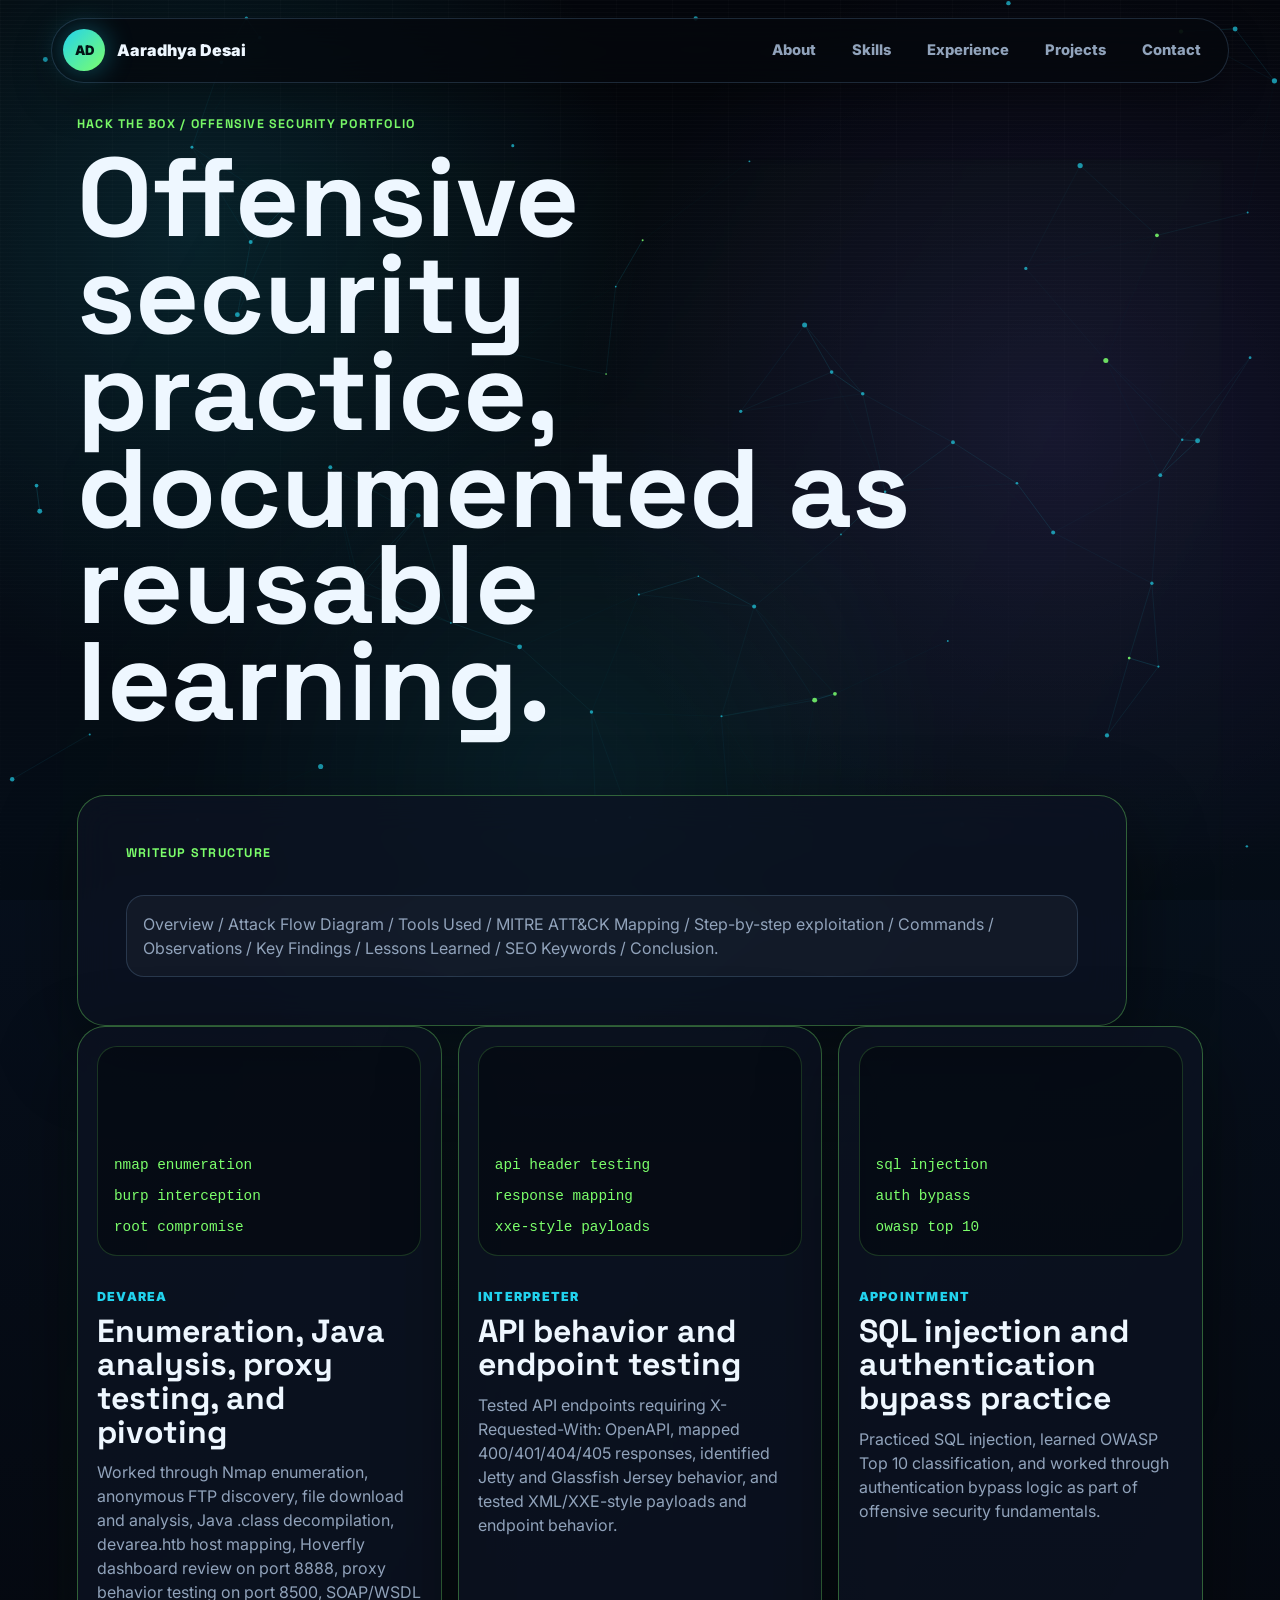
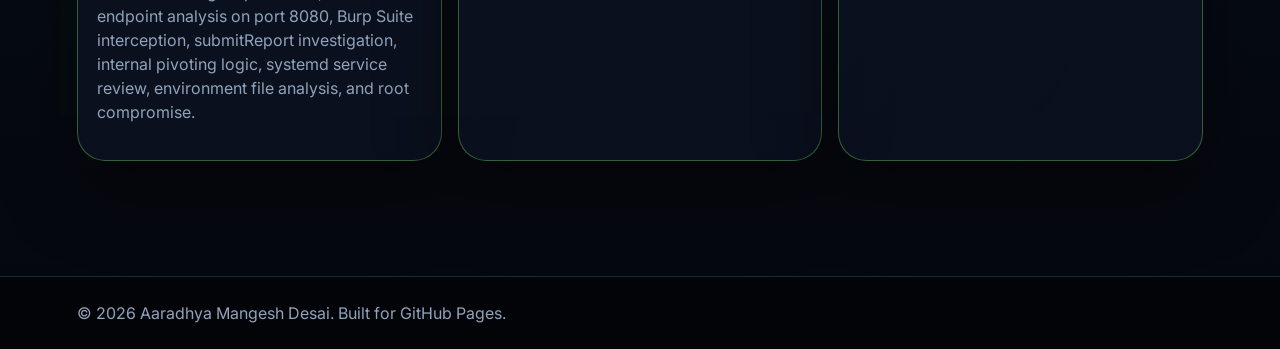
==== htb.html @ e7e1dde9 "Add files via upload Adding all files" ====
<!DOCTYPE html>
<html lang="en">
<head>
  <meta charset="UTF-8"><meta name="viewport" content="width=device-width, initial-scale=1.0">
  <meta name="description" content="Hack The Box and offensive security portfolio for Aaradhya Mangesh Desai, including DevArea, Interpreter, and Appointment.">
  <title>Hack The Box | Aaradhya Mangesh Desai</title>
  <link rel="preconnect" href="https://fonts.googleapis.com"><link rel="preconnect" href="https://fonts.gstatic.com" crossorigin>
  <link href="https://fonts.googleapis.com/css2?family=Inter:wght@400;500;600;700;800;900&family=Space+Grotesk:wght@500;600;700&display=swap" rel="stylesheet"><link rel="stylesheet" href="styles.css">
</head>
<body>
  <canvas id="threatCanvas" aria-hidden="true"></canvas><div class="scanline" aria-hidden="true"></div>
  <header class="site-header"><a class="brand" href="index.html"><span class="brand-mark">AD</span><span>Aaradhya Desai</span></a><button class="nav-toggle" type="button" aria-label="Open navigation" aria-expanded="false"><span></span><span></span></button><nav class="site-nav" aria-label="Main navigation"><a href="about.html">About</a><a href="skills.html">Skills</a><a href="experience.html">Experience</a><a href="projects.html">Projects</a><a href="contact.html">Contact</a></nav></header>
  <main>
    <section class="section projects-section scroll-scene page-start" data-scene="htb">
      <div class="section-heading reveal"><p class="eyebrow">Hack The Box / Offensive Security Portfolio</p><h1>Offensive security practice, documented as reusable learning.</h1></div>
      <div class="credential-panel reveal">
        <p class="eyebrow">Writeup structure</p>
        <div class="credential-list">
          <p>Overview / Attack Flow Diagram / Tools Used / MITRE ATT&CK Mapping / Step-by-step exploitation / Commands / Observations / Key Findings / Lessons Learned / SEO Keywords / Conclusion.</p>
        </div>
      </div>
      <div class="project-grid">
        <article class="project-card reveal"><div class="project-terminal"><span>nmap enumeration</span><span>burp interception</span><span>root compromise</span></div><p class="project-type">DevArea</p><h3>Enumeration, Java analysis, proxy testing, and pivoting</h3><p>Worked through Nmap enumeration, anonymous FTP discovery, file download and analysis, Java .class decompilation, devarea.htb host mapping, Hoverfly dashboard review on port 8888, proxy behavior testing on port 8500, SOAP/WSDL endpoint analysis on port 8080, Burp Suite interception, submitReport investigation, internal pivoting logic, systemd service review, environment file analysis, and root compromise.</p></article>
        <article class="project-card reveal"><div class="project-terminal"><span>api header testing</span><span>response mapping</span><span>xxe-style payloads</span></div><p class="project-type">Interpreter</p><h3>API behavior and endpoint testing</h3><p>Tested API endpoints requiring X-Requested-With: OpenAPI, mapped 400/401/404/405 responses, identified Jetty and Glassfish Jersey behavior, and tested XML/XXE-style payloads and endpoint behavior.</p></article>
        <article class="project-card reveal"><div class="project-terminal"><span>sql injection</span><span>auth bypass</span><span>owasp top 10</span></div><p class="project-type">Appointment</p><h3>SQL injection and authentication bypass practice</h3><p>Practiced SQL injection, learned OWASP Top 10 classification, and worked through authentication bypass logic as part of offensive security fundamentals.</p></article>
      </div>
    </section>
  </main>
  <footer class="site-footer"><p>&copy; <span id="year"></span> Aaradhya Mangesh Desai. Built for GitHub Pages.</p></footer><script src="script.js"></script>
</body>
</html>
---- styles.css ----
:root {
  --bg: #05070d;
  --bg-soft: #0a1020;
  --panel: rgba(12, 19, 34, 0.78);
  --panel-strong: rgba(14, 24, 45, 0.94);
  --text: #eef7ff;
  --muted: #91a3bb;
  --line: rgba(147, 197, 253, 0.18);
  --cyan: #22d3ee;
  --green: #7cff6b;
  --violet: #8b5cf6;
  --amber: #fbbf24;
  --danger: #fb7185;
  --shadow: 0 28px 80px rgba(0, 0, 0, 0.42);
}

* {
  box-sizing: border-box;
}

html {
  scroll-behavior: smooth;
}

body {
  min-width: 320px;
  margin: 0;
  overflow-x: hidden;
  color: var(--text);
  background:
    radial-gradient(circle at 15% 12%, rgba(34, 211, 238, 0.18), transparent 28rem),
    radial-gradient(circle at 82% 22%, rgba(139, 92, 246, 0.18), transparent 30rem),
    linear-gradient(180deg, #05070d 0%, #07101d 42%, #05070d 100%);
  font-family: "Inter", Arial, sans-serif;
  line-height: 1.5;
}

body::selection {
  color: #04100f;
  background: var(--green);
}

a {
  color: inherit;
}

#threatCanvas {
  position: fixed;
  inset: 0;
  z-index: -3;
  width: 100%;
  height: 100%;
}

.scanline {
  position: fixed;
  inset: 0;
  z-index: -1;
  pointer-events: none;
  background:
    linear-gradient(rgba(255, 255, 255, 0.025) 1px, transparent 1px),
    linear-gradient(90deg, rgba(255, 255, 255, 0.02) 1px, transparent 1px);
  background-size: 100% 4px, 56px 56px;
  mask-image: linear-gradient(180deg, rgba(0, 0, 0, 0.8), rgba(0, 0, 0, 0.22));
}

.site-header {
  position: fixed;
  top: 18px;
  right: 4vw;
  left: 4vw;
  z-index: 20;
  display: flex;
  align-items: center;
  justify-content: space-between;
  min-height: 64px;
  padding: 0.55rem 0.7rem;
  background: rgba(5, 7, 13, 0.74);
  border: 1px solid var(--line);
  border-radius: 999px;
  box-shadow: 0 16px 40px rgba(0, 0, 0, 0.32);
  backdrop-filter: blur(18px);
}

.brand {
  display: inline-flex;
  align-items: center;
  gap: 0.75rem;
  color: var(--text);
  font-weight: 900;
  text-decoration: none;
}

.brand-mark {
  display: inline-grid;
  width: 42px;
  height: 42px;
  place-items: center;
  color: #021315;
  background: linear-gradient(135deg, var(--cyan), var(--green));
  border-radius: 50%;
  font-size: 0.82rem;
  box-shadow: 0 0 28px rgba(34, 211, 238, 0.38);
}

.site-nav {
  display: flex;
  gap: 0.25rem;
}

.site-nav a {
  padding: 0.72rem 1rem;
  border-radius: 999px;
  color: var(--muted);
  font-size: 0.92rem;
  font-weight: 800;
  text-decoration: none;
}

.site-nav a:hover {
  color: var(--bg);
  background: var(--green);
}

.nav-toggle {
  display: none;
  width: 46px;
  height: 46px;
  padding: 0;
  background: rgba(255, 255, 255, 0.06);
  border: 1px solid var(--line);
  border-radius: 50%;
}

.nav-toggle span {
  display: block;
  width: 18px;
  height: 2px;
  margin: 4px auto;
  background: var(--text);
}

.hero,
.section {
  position: relative;
  padding-right: 6vw;
  padding-left: 6vw;
}

.page-start {
  padding-top: clamp(8.5rem, 13vw, 12rem);
}

.scroll-scene {
  transform-style: preserve-3d;
}

.scroll-scene::before {
  position: absolute;
  inset: 8% 4vw;
  z-index: -2;
  content: "";
  opacity: var(--scene-glow, 0.34);
  background:
    radial-gradient(circle at var(--glow-x, 50%) var(--glow-y, 50%), rgba(34, 211, 238, 0.26), transparent 24rem),
    linear-gradient(120deg, transparent, rgba(124, 255, 107, 0.08), transparent);
  filter: blur(2px);
  transform: scale(var(--scene-scale, 1));
  transition: opacity 300ms ease;
}

.hero {
  display: grid;
  grid-template-columns: minmax(0, 1.08fr) minmax(320px, 0.92fr);
  gap: clamp(2rem, 5vw, 5rem);
  align-items: center;
  min-height: 100vh;
  padding-top: 9rem;
  padding-bottom: 6rem;
}

.hero-copy {
  transform: translateY(calc(var(--scene-progress, 0) * -42px)) rotateX(calc(var(--scene-progress, 0) * 4deg));
}

.eyebrow {
  margin: 0 0 1rem;
  color: var(--green);
  font-family: "Space Grotesk", "Inter", sans-serif;
  font-size: 0.78rem;
  font-weight: 700;
  letter-spacing: 0.1em;
  text-transform: uppercase;
}

h1,
h2,
h3,
p {
  margin-top: 0;
}

h1,
h2,
h3 {
  font-family: "Space Grotesk", "Inter", sans-serif;
}

h1 {
  max-width: 12ch;
  margin-bottom: 1.2rem;
  font-size: clamp(4rem, 8.7vw, 8.8rem);
  line-height: 0.87;
  letter-spacing: 0;
}

h2 {
  max-width: 12ch;
  margin-bottom: 1rem;
  font-size: clamp(2.7rem, 6vw, 6.6rem);
  line-height: 0.92;
  letter-spacing: 0;
}

h3 {
  margin-bottom: 0.7rem;
  font-size: clamp(1.35rem, 2.5vw, 2.25rem);
  line-height: 1.05;
  letter-spacing: 0;
}

.hero-copy p:not(.eyebrow),
.contact-copy p {
  max-width: 690px;
  color: var(--muted);
  font-size: clamp(1.05rem, 1.7vw, 1.35rem);
}

.hero-actions {
  display: flex;
  flex-wrap: wrap;
  gap: 0.8rem;
  margin-top: 2rem;
}

.button {
  display: inline-flex;
  align-items: center;
  justify-content: center;
  min-height: 54px;
  padding: 0 1.25rem;
  border: 1px solid rgba(255, 255, 255, 0.16);
  border-radius: 999px;
  font-weight: 900;
  text-decoration: none;
  transition: transform 180ms ease, box-shadow 180ms ease, border-color 180ms ease;
}

.button:hover {
  border-color: rgba(124, 255, 107, 0.7);
  transform: translateY(-3px);
}

.button.primary {
  color: #031111;
  background: linear-gradient(135deg, var(--green), var(--cyan));
  box-shadow: 0 0 36px rgba(34, 211, 238, 0.26);
}

.button.secondary {
  color: var(--text);
  background: rgba(255, 255, 255, 0.06);
}

.security-orbit {
  position: relative;
  display: grid;
  min-height: 620px;
  place-items: center;
  perspective: 900px;
  transform: translateY(calc(var(--scene-progress, 0) * 48px)) rotateY(calc(var(--scene-progress, 0) * -12deg));
}

.orbit-core {
  position: relative;
  z-index: 3;
  display: grid;
  width: min(42vw, 260px);
  aspect-ratio: 1;
  place-items: center;
  color: var(--bg);
  background:
    radial-gradient(circle at 38% 30%, #ffffff, var(--cyan) 34%, var(--green));
  border: 1px solid rgba(255, 255, 255, 0.48);
  border-radius: 50%;
  box-shadow:
    0 0 44px rgba(34, 211, 238, 0.42),
    inset 0 0 48px rgba(255, 255, 255, 0.22);
}

.orbit-core span {
  font-family: "Space Grotesk", "Inter", sans-serif;
  font-size: clamp(4rem, 7vw, 7rem);
  font-weight: 700;
  line-height: 0.8;
}

.orbit-core small {
  position: absolute;
  bottom: 23%;
  font-weight: 900;
  letter-spacing: 0.16em;
}

.orbit-ring {
  position: absolute;
  width: var(--size);
  aspect-ratio: 1;
  border: 1px solid rgba(34, 211, 238, 0.28);
  border-radius: 50%;
  box-shadow: 0 0 34px rgba(34, 211, 238, 0.14);
  transform: rotateX(68deg) rotateZ(0deg);
}

.ring-one {
  --size: min(76vw, 520px);
  animation: ringSpin 18s linear infinite;
}

.ring-two {
  --size: min(64vw, 420px);
  border-color: rgba(124, 255, 107, 0.3);
  animation: ringSpin 14s linear infinite reverse;
}

.ring-three {
  --size: min(90vw, 650px);
  border-color: rgba(139, 92, 246, 0.28);
  animation: ringSpin 22s linear infinite;
}

.orbit-node {
  position: absolute;
  display: grid;
  min-width: 74px;
  min-height: 74px;
  place-items: center;
  padding: 0.8rem;
  color: var(--text);
  background: rgba(10, 16, 32, 0.82);
  border: 1px solid var(--line);
  border-radius: 18px;
  box-shadow: var(--shadow);
  font-size: 0.82rem;
  font-weight: 900;
  backdrop-filter: blur(14px);
}

.node-one {
  top: 14%;
  left: 12%;
}

.node-two {
  top: 24%;
  right: 8%;
}

.node-three {
  right: 18%;
  bottom: 16%;
}

.node-four {
  bottom: 12%;
  left: 8%;
}

.ticker {
  overflow: hidden;
  padding: 0.95rem 0;
  color: var(--bg);
  background: linear-gradient(90deg, var(--cyan), var(--green));
  box-shadow: 0 0 42px rgba(34, 211, 238, 0.2);
  transform: rotate(-1deg) scale(1.02);
}

.ticker-track {
  display: flex;
  width: max-content;
  gap: 2.4rem;
  animation: marquee 30s linear infinite;
}

.ticker span {
  font-family: "Space Grotesk", "Inter", sans-serif;
  font-size: clamp(1.05rem, 2vw, 1.65rem);
  font-weight: 700;
  white-space: nowrap;
}

.ticker span::after {
  content: " /";
}

.section {
  padding-top: clamp(5rem, 9vw, 9rem);
  padding-bottom: clamp(5rem, 9vw, 9rem);
}

.section-heading {
  margin-bottom: clamp(2rem, 5vw, 4rem);
}

.metric-grid {
  display: grid;
  grid-template-columns: repeat(4, minmax(0, 1fr));
  gap: 1rem;
}

.metric-card,
.timeline-card,
.project-card,
.credential-panel {
  position: relative;
  overflow: hidden;
  background: var(--panel);
  border: 1px solid var(--line);
  border-radius: 28px;
  box-shadow: var(--shadow);
  backdrop-filter: blur(18px);
}

.metric-card::before,
.timeline-card::before,
.project-card::before,
.credential-panel::before {
  position: absolute;
  inset: 0;
  content: "";
  opacity: 0;
  background: linear-gradient(120deg, transparent, rgba(124, 255, 107, 0.12), transparent);
  transform: translateX(-60%);
  transition: opacity 300ms ease, transform 900ms ease;
}

.metric-card:hover::before,
.timeline-card:hover::before,
.project-card:hover::before,
.credential-panel:hover::before {
  opacity: 1;
  transform: translateX(60%);
}

.metric-card {
  min-height: 260px;
  padding: 1.4rem;
}

.metric-card strong {
  display: block;
  margin-bottom: 4rem;
  color: var(--green);
  font-family: "Space Grotesk", "Inter", sans-serif;
  font-size: clamp(3rem, 5vw, 5rem);
  line-height: 0.9;
}

.metric-card span {
  color: var(--muted);
}

.timeline {
  display: grid;
  gap: 1rem;
}

.timeline-item {
  display: grid;
  grid-template-columns: minmax(160px, 0.3fr) minmax(0, 1fr);
  gap: 1rem;
  align-items: stretch;
}

.timeline-date {
  display: grid;
  min-height: 100%;
  place-items: center;
  padding: 1rem;
  color: var(--green);
  background: rgba(124, 255, 107, 0.08);
  border: 1px solid rgba(124, 255, 107, 0.18);
  border-radius: 24px;
  font-weight: 900;
}

.timeline-card {
  padding: clamp(1.2rem, 3vw, 2rem);
}

.role,
.project-type {
  margin-bottom: 0.5rem;
  color: var(--cyan);
  font-size: 0.78rem;
  font-weight: 900;
  letter-spacing: 0.1em;
  text-transform: uppercase;
}

.timeline-card p:not(.role),
.project-card p:not(.project-type),
.credential-list p {
  color: var(--muted);
}

.project-grid {
  display: grid;
  grid-template-columns: repeat(3, minmax(0, 1fr));
  gap: 1rem;
}

.project-card {
  min-height: 520px;
  padding: 1.2rem;
}

.project-card a,
.credential-panel a {
  color: var(--green);
  font-weight: 900;
  text-decoration-color: rgba(124, 255, 107, 0.6);
  text-decoration-thickness: 2px;
  text-underline-offset: 5px;
}

.project-terminal {
  display: grid;
  gap: 0.6rem;
  min-height: 210px;
  margin-bottom: 2rem;
  padding: 1rem;
  color: var(--green);
  background: rgba(0, 0, 0, 0.34);
  border: 1px solid rgba(124, 255, 107, 0.18);
  border-radius: 20px;
  font-family: Consolas, "Courier New", monospace;
  font-size: 0.9rem;
  align-content: end;
}

.project-terminal span {
  display: block;
}

.tool-cloud {
  display: flex;
  flex-wrap: wrap;
  gap: 0.75rem;
  max-width: 1180px;
}

.tool-cloud span {
  padding: 0.8rem 1rem;
  color: var(--text);
  background: rgba(255, 255, 255, 0.055);
  border: 1px solid var(--line);
  border-radius: 999px;
  box-shadow: 0 0 18px rgba(34, 211, 238, 0.06);
  font-weight: 900;
}

.credentials-section {
  min-height: 86vh;
  display: grid;
  align-items: center;
}

.credential-panel {
  max-width: 1050px;
  padding: clamp(1.4rem, 4vw, 3rem);
}

.credential-list {
  display: grid;
  gap: 0.75rem;
  margin-top: 2rem;
}

.credential-list p {
  margin: 0;
  padding: 1rem;
  border: 1px solid var(--line);
  border-radius: 18px;
  background: rgba(255, 255, 255, 0.035);
}

.credential-list strong {
  color: var(--text);
}

.contact-section {
  display: grid;
  grid-template-columns: minmax(0, 1.1fr) minmax(280px, 0.9fr);
  gap: 2rem;
  align-items: center;
  min-height: 86vh;
}

.contact-links {
  display: grid;
  gap: 0.75rem;
}

.contact-links a {
  padding: 1rem 1.1rem;
  color: var(--text);
  background: rgba(255, 255, 255, 0.06);
  border: 1px solid var(--line);
  border-radius: 18px;
  font-weight: 900;
  text-decoration: none;
  box-shadow: var(--shadow);
  transition: transform 180ms ease, border-color 180ms ease, background 180ms ease;
}

.contact-links a:hover {
  color: var(--bg);
  background: var(--green);
  border-color: var(--green);
  transform: translateY(-3px);
}

.site-footer {
  padding: 1.5rem 6vw;
  color: var(--muted);
  background: rgba(0, 0, 0, 0.34);
  border-top: 1px solid var(--line);
}

.site-footer p {
  margin: 0;
}

.reveal {
  opacity: 0;
  transform: translateY(48px) scale(0.97);
  transition: opacity 800ms ease, transform 800ms cubic-bezier(0.2, 0.9, 0.18, 1);
}

.reveal.is-visible {
  opacity: 1;
  transform: translateY(0) scale(1);
}

.scene-active .metric-card,
.scene-active .timeline-card,
.scene-active .project-card,
.scene-active .credential-panel {
  border-color: rgba(124, 255, 107, 0.34);
}

@keyframes marquee {
  from {
    transform: translateX(0);
  }

  to {
    transform: translateX(-50%);
  }
}

@keyframes ringSpin {
  from {
    transform: rotateX(68deg) rotateZ(0deg);
  }

  to {
    transform: rotateX(68deg) rotateZ(360deg);
  }
}

@media (prefers-reduced-motion: reduce) {
  *,
  *::before,
  *::after {
    scroll-behavior: auto !important;
    animation-duration: 0.01ms !important;
    animation-iteration-count: 1 !important;
    transition-duration: 0.01ms !important;
  }
}

@media (max-width: 1060px) {
  .hero,
  .contact-section {
    grid-template-columns: 1fr;
  }

  .metric-grid,
  .project-grid {
    grid-template-columns: repeat(2, minmax(0, 1fr));
  }

  .security-orbit {
    min-height: 540px;
  }
}

@media (max-width: 760px) {
  .site-header {
    top: 12px;
    right: 1rem;
    left: 1rem;
  }

  .nav-toggle {
    display: block;
  }

  .site-nav {
    position: absolute;
    top: calc(100% + 10px);
    right: 0;
    left: 0;
    display: none;
    padding: 0.75rem;
    background: rgba(5, 7, 13, 0.95);
    border: 1px solid var(--line);
    border-radius: 24px;
    box-shadow: var(--shadow);
  }

  .site-nav.is-open {
    display: grid;
  }

  .site-nav a {
    padding: 0.9rem 1rem;
  }

  .hero,
  .section {
    padding-right: 1rem;
    padding-left: 1rem;
  }

  .hero {
    padding-top: 7.6rem;
  }

  h1 {
    font-size: clamp(3.5rem, 17vw, 5.5rem);
  }

  h2 {
    max-width: 10ch;
    font-size: clamp(2.8rem, 14vw, 4.6rem);
  }

  .hero-actions,
  .button {
    width: 100%;
  }

  .metric-grid,
  .project-grid,
  .timeline-item {
    grid-template-columns: 1fr;
  }

  .metric-card,
  .project-card {
    min-height: auto;
  }

  .security-orbit {
    min-height: 460px;
  }

  .orbit-core {
    width: min(62vw, 230px);
  }

  .orbit-node {
    min-width: 64px;
    min-height: 64px;
    font-size: 0.72rem;
  }
}
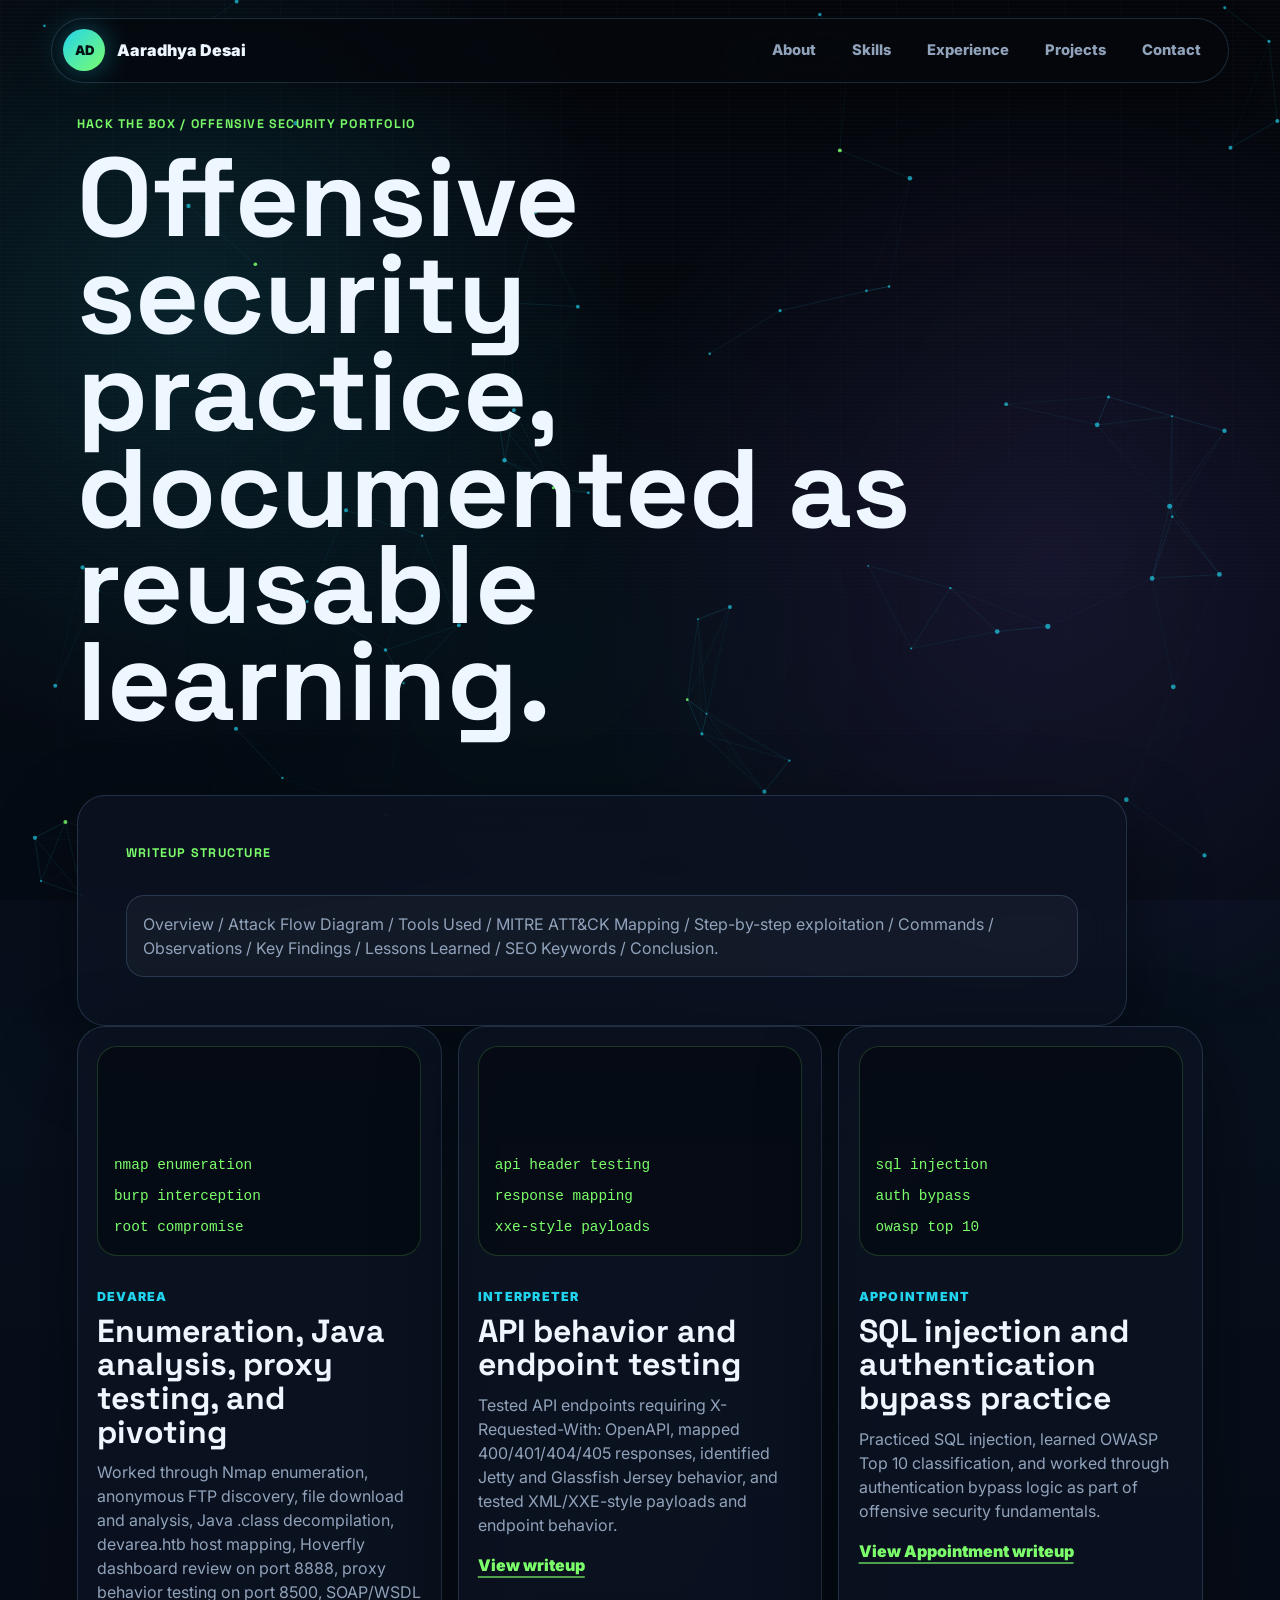
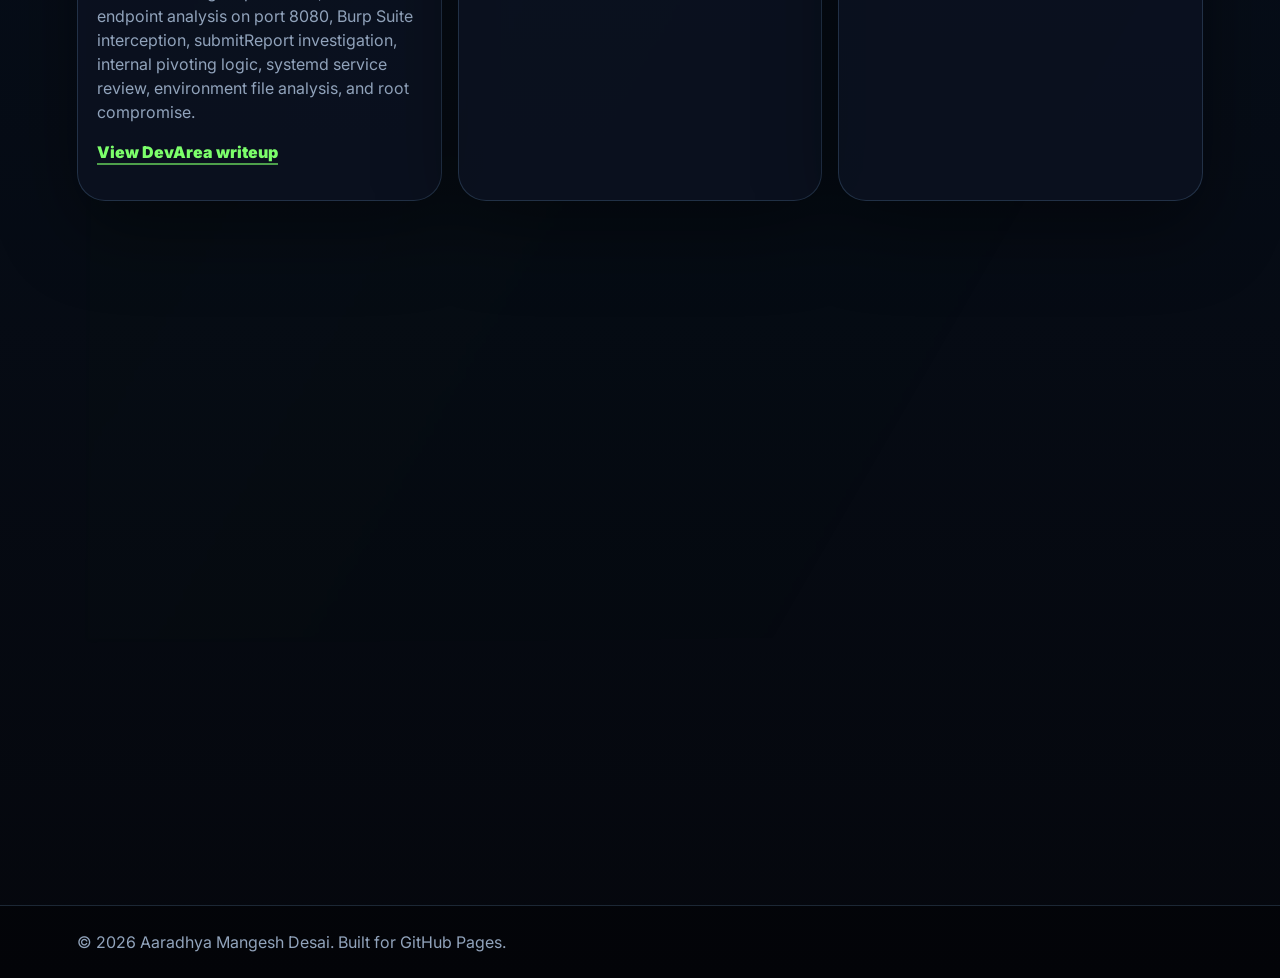
==== commit a54a57a0: "Add files via upload" ====
--- a/htb.html
+++ b/htb.html
@@ -20,9 +20,10 @@
         </div>
       </div>
       <div class="project-grid">
-        <article class="project-card reveal"><div class="project-terminal"><span>nmap enumeration</span><span>burp interception</span><span>root compromise</span></div><p class="project-type">DevArea</p><h3>Enumeration, Java analysis, proxy testing, and pivoting</h3><p>Worked through Nmap enumeration, anonymous FTP discovery, file download and analysis, Java .class decompilation, devarea.htb host mapping, Hoverfly dashboard review on port 8888, proxy behavior testing on port 8500, SOAP/WSDL endpoint analysis on port 8080, Burp Suite interception, submitReport investigation, internal pivoting logic, systemd service review, environment file analysis, and root compromise.</p></article>
-        <article class="project-card reveal"><div class="project-terminal"><span>api header testing</span><span>response mapping</span><span>xxe-style payloads</span></div><p class="project-type">Interpreter</p><h3>API behavior and endpoint testing</h3><p>Tested API endpoints requiring X-Requested-With: OpenAPI, mapped 400/401/404/405 responses, identified Jetty and Glassfish Jersey behavior, and tested XML/XXE-style payloads and endpoint behavior.</p></article>
-        <article class="project-card reveal"><div class="project-terminal"><span>sql injection</span><span>auth bypass</span><span>owasp top 10</span></div><p class="project-type">Appointment</p><h3>SQL injection and authentication bypass practice</h3><p>Practiced SQL injection, learned OWASP Top 10 classification, and worked through authentication bypass logic as part of offensive security fundamentals.</p></article>
+        <article class="project-card reveal"><div class="project-terminal"><span>nmap enumeration</span><span>burp interception</span><span>root compromise</span></div><p class="project-type">DevArea</p><h3>Enumeration, Java analysis, proxy testing, and pivoting</h3><p>Worked through Nmap enumeration, anonymous FTP discovery, file download and analysis, Java .class decompilation, devarea.htb host mapping, Hoverfly dashboard review on port 8888, proxy behavior testing on port 8500, SOAP/WSDL endpoint analysis on port 8080, Burp Suite interception, submitReport investigation, internal pivoting logic, systemd service review, environment file analysis, and root compromise.</p><p><a href="https://github.com/AaradhyaDesai/htb-writeups/tree/master-class/DevArea">View DevArea writeup</a></p></article>
+        <article class="project-card reveal"><div class="project-terminal"><span>api header testing</span><span>response mapping</span><span>xxe-style payloads</span></div><p class="project-type">Interpreter</p><h3>API behavior and endpoint testing</h3><p>Tested API endpoints requiring X-Requested-With: OpenAPI, mapped 400/401/404/405 responses, identified Jetty and Glassfish Jersey behavior, and tested XML/XXE-style payloads and endpoint behavior.</p><p><a href="https://github.com/AaradhyaDesai/htb-writeups/tree/master-class/cap">View writeup</a></p></article>
+        <article class="project-card reveal"><div class="project-terminal"><span>sql injection</span><span>auth bypass</span><span>owasp top 10</span></div><p class="project-type">Appointment</p><h3>SQL injection and authentication bypass practice</h3><p>Practiced SQL injection, learned OWASP Top 10 classification, and worked through authentication bypass logic as part of offensive security fundamentals.</p><p><a href="https://github.com/AaradhyaDesai/htb-writeups/tree/master-class/Appointment">View Appointment writeup</a></p></article>
+        <article class="project-card reveal"><div class="project-terminal"><span>ftp enumeration</span><span>web discovery</span><span>service review</span></div><p class="project-type">Crocodile</p><h3>Enumeration and beginner-friendly service analysis</h3><p>Added as part of the Hack The Box writeup portfolio to document enumeration flow, command usage, observations, and key lessons learned.</p><p><a href="https://github.com/AaradhyaDesai/htb-writeups/tree/master-class/Crocodile">View Crocodile writeup</a></p></article>
       </div>
     </section>
   </main>
